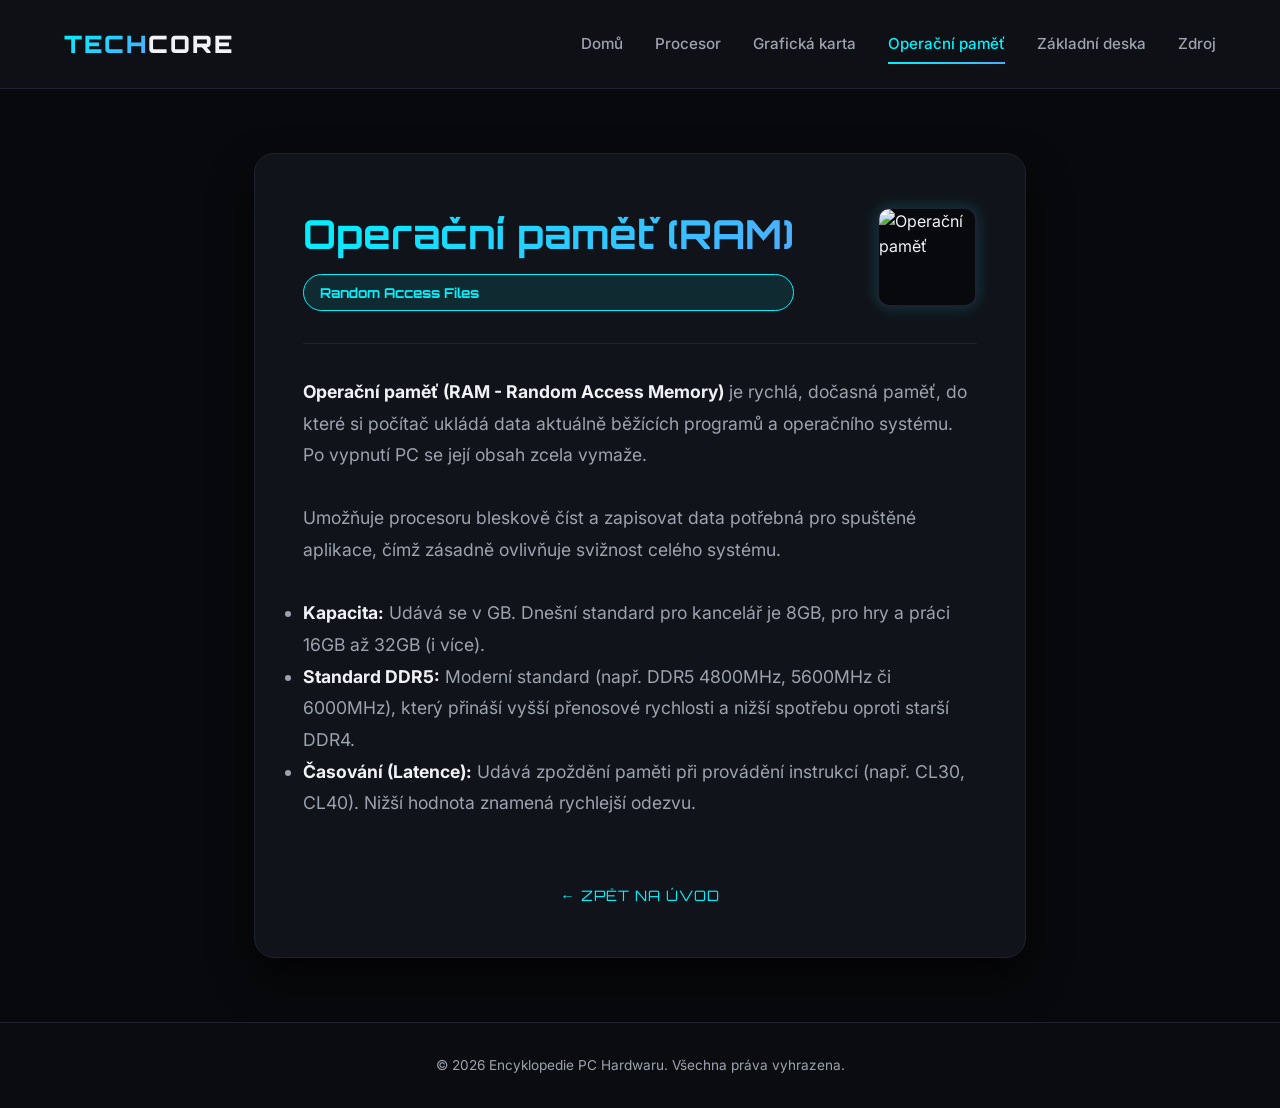
==== pages/operacni-pamet.html @ 30abd14c "Pridani 5 podstranek s PC komponenty" ====
<!DOCTYPE html>
<html lang="cs">
<head>
    <meta charset="UTF-8">
    <meta name="viewport" content="width=device-width, initial-scale=1.0">
    <title>Operační paměť (RAM) - Encyklopedie PC Hardwaru</title>
    <meta name="description" content="Vše o operační paměti (RAM) - DDR5, frekvence, latence a kapacita.">
    <!-- Google Fonts -->
    <link rel="preconnect" href="https://fonts.googleapis.com">
    <link rel="preconnect" href="https://fonts.gstatic.com" crossorigin>
    <link href="https://fonts.googleapis.com/css2?family=Inter:wght@300;400;500;600;700&family=Orbitron:wght@500;700;900&display=swap" rel="stylesheet">
    <!-- CSS -->
    <link rel="stylesheet" href="../css/style.css">
</head>
<body>
    <header class="navbar">
        <div class="logo">
            <span class="logo-accent">Tech</span>Core
        </div>
        <nav class="nav-links">
            <a href="../index.html" class="nav-link">Domů</a>
            <a href="procesor.html" class="nav-link">Procesor</a>
            <a href="graficka-karta.html" class="nav-link">Grafická karta</a>
            <a href="operacni-pamet.html" class="nav-link active">Operační paměť</a>
            <a href="zakladni-deska.html" class="nav-link">Základní deska</a>
            <a href="zdroj.html" class="nav-link">Zdroj</a>
        </nav>
    </header>

    <main class="detail-container">
        <article class="component-card">
            <div class="component-header">
                <div class="component-title-area">
                    <h1>Operační paměť (RAM)</h1>
                    <p class="component-spec-badge">Random Access Files</p>
                </div>
                <img src="https://placehold.co/100x100/11131a/00f2fe?text=RAM" alt="Operační paměť" class="hardware-image">
            </div>

            <section class="component-description">
                <p><strong>Operační paměť (RAM - Random Access Memory)</strong> je rychlá, dočasná paměť, do které si počítač ukládá data aktuálně běžících programů a operačního systému. Po vypnutí PC se její obsah zcela vymaže.</p>
                <br>
                <p>Umožňuje procesoru bleskově číst a zapisovat data potřebná pro spuštěné aplikace, čímž zásadně ovlivňuje svižnost celého systému.</p>
                <br>
                <ul>
                    <li><strong>Kapacita:</strong> Udává se v GB. Dnešní standard pro kancelář je 8GB, pro hry a práci 16GB až 32GB (i více).</li>
                    <li><strong>Standard DDR5:</strong> Moderní standard (např. DDR5 4800MHz, 5600MHz či 6000MHz), který přináší vyšší přenosové rychlosti a nižší spotřebu oproti starší DDR4.</li>
                    <li><strong>Časování (Latence):</strong> Udává zpoždění paměti při provádění instrukcí (např. CL30, CL40). Nižší hodnota znamená rychlejší odezvu.</li>
                </ul>
            </section>
            
            <div class="back-link-container">
                <a href="../index.html" class="back-btn">&larr; Zpět na úvod</a>
            </div>
        </article>
    </main>

    <footer class="footer">
        <p>&copy; 2026 Encyklopedie PC Hardwaru. Všechna práva vyhrazena.</p>
    </footer>

    <!-- JS -->
    <script src="../js/script.js"></script>
</body>
</html>
---- css/style.css ----
/* Modern tech theme for PC Hardware Encyclopedia */
:root {
    --bg-color: #08090c;
    --surface-color: #11131a;
    --border-color: #1e2230;
    --text-primary: #f0f2f5;
    --text-secondary: #9ca3af;
    --accent-blue: #00f2fe;
    --accent-purple: #8a2be2;
    --accent-gradient: linear-gradient(135deg, #00f2fe 0%, #4facfe 100%);
    --accent-gradient-hover: linear-gradient(135deg, #4facfe 0%, #00f2fe 100%);
    --font-sans: 'Inter', -apple-system, BlinkMacSystemFont, "Segoe UI", Roboto, sans-serif;
    --font-tech: 'Orbitron', sans-serif;
    --transition-speed: 0.3s;
}

/* Base Styles */
* {
    box-sizing: border-box;
    margin: 0;
    padding: 0;
}

body {
    background-color: var(--bg-color);
    color: var(--text-primary);
    font-family: var(--font-sans);
    line-height: 1.6;
    overflow-x: hidden;
    min-height: 100vh;
    display: flex;
    flex-direction: column;
}

/* Custom Scrollbar */
::-webkit-scrollbar {
    width: 10px;
}

::-webkit-scrollbar-track {
    background: var(--bg-color);
}

::-webkit-scrollbar-thumb {
    background: var(--border-color);
    border-radius: 5px;
    border: 2px solid var(--bg-color);
}

::-webkit-scrollbar-thumb:hover {
    background: var(--accent-blue);
}

/* Navigation Bar */
.navbar {
    display: flex;
    justify-content: space-between;
    align-items: center;
    padding: 1.5rem 5%;
    background-color: rgba(17, 19, 26, 0.8);
    backdrop-filter: blur(12px);
    border-bottom: 1px solid var(--border-color);
    position: sticky;
    top: 0;
    z-index: 100;
}

.logo {
    font-family: var(--font-tech);
    font-size: 1.5rem;
    font-weight: 900;
    letter-spacing: 2px;
    text-transform: uppercase;
}

.logo-accent {
    background: var(--accent-gradient);
    -webkit-background-clip: text;
    -webkit-text-fill-color: transparent;
}

.nav-links {
    display: flex;
    gap: 2rem;
}

.nav-link {
    color: var(--text-secondary);
    text-decoration: none;
    font-size: 0.95rem;
    font-weight: 500;
    transition: all var(--transition-speed) ease;
    position: relative;
    padding: 0.5rem 0;
}

.nav-link::after {
    content: '';
    position: absolute;
    bottom: 0;
    left: 0;
    width: 0;
    height: 2px;
    background: var(--accent-gradient);
    transition: width var(--transition-speed) ease;
}

.nav-link:hover {
    color: var(--text-primary);
    text-shadow: 0 0 10px rgba(0, 242, 254, 0.4);
}

.nav-link:hover::after,
.nav-link.active::after {
    width: 100%;
}

.nav-link.active {
    color: var(--accent-blue);
}

/* Hero Section */
.hero-container {
    flex: 1;
    display: flex;
    flex-direction: column;
    align-items: center;
    padding: 4rem 5%;
    max-width: 1200px;
    margin: 0 auto;
    width: 100%;
}

.hero-section {
    text-align: center;
    max-width: 800px;
    margin-bottom: 4rem;
}

.hero-title {
    font-family: var(--font-tech);
    font-size: 3.5rem;
    font-weight: 900;
    margin-bottom: 1.5rem;
    line-height: 1.2;
    background: var(--accent-gradient);
    -webkit-background-clip: text;
    -webkit-text-fill-color: transparent;
    text-shadow: 0 0 30px rgba(0, 242, 254, 0.1);
}

.hero-subtitle {
    font-size: 1.1rem;
    color: var(--text-secondary);
    margin-bottom: 2.5rem;
}

/* Search Box */
.search-box {
    display: flex;
    gap: 1rem;
    max-width: 500px;
    margin: 0 auto;
    background: var(--surface-color);
    padding: 0.5rem;
    border-radius: 50px;
    border: 1px solid var(--border-color);
    box-shadow: 0 8px 32px rgba(0, 0, 0, 0.5);
    transition: border-color var(--transition-speed) ease, box-shadow var(--transition-speed) ease;
}

.search-box:focus-within {
    border-color: var(--accent-blue);
    box-shadow: 0 0 15px rgba(0, 242, 254, 0.2);
}

.search-box input {
    flex: 1;
    background: transparent;
    border: none;
    outline: none;
    color: var(--text-primary);
    padding: 0.8rem 1.5rem;
    font-family: var(--font-sans);
    font-size: 1rem;
}

.search-box input::placeholder {
    color: #6b7280;
}

/* Buttons */
.btn {
    padding: 0.8rem 2rem;
    border-radius: 50px;
    border: none;
    font-family: var(--font-sans);
    font-weight: 600;
    font-size: 0.95rem;
    cursor: pointer;
    transition: transform 0.2s ease, box-shadow 0.2s ease, background 0.3s ease;
}

.btn-primary {
    background: var(--accent-gradient);
    color: #000;
}

.btn-primary:hover {
    transform: translateY(-2px);
    box-shadow: 0 5px 15px rgba(0, 242, 254, 0.4);
    background: var(--accent-gradient-hover);
}

.btn-primary:active {
    transform: translateY(0);
}

/* Page Button transition animation utility */
.btn-animate {
    animation: pulse 1.5s infinite;
}

@keyframes pulse {
    0% {
        box-shadow: 0 0 0 0 rgba(0, 242, 254, 0.4);
    }
    70% {
        box-shadow: 0 0 0 10px rgba(0, 242, 254, 0);
    }
    100% {
        box-shadow: 0 0 0 0 rgba(0, 242, 254, 0);
    }
}

/* Cards & Layout */
.intro-grid {
    display: grid;
    grid-template-columns: repeat(auto-fit, minmax(300px, 1fr));
    gap: 2rem;
    width: 100%;
}

.card {
    background-color: var(--surface-color);
    border: 1px solid var(--border-color);
    padding: 2.5rem;
    border-radius: 16px;
    transition: transform var(--transition-speed) ease, border-color var(--transition-speed) ease, box-shadow var(--transition-speed) ease;
}

.card:hover {
    transform: translateY(-5px);
    border-color: var(--accent-blue);
    box-shadow: 0 10px 30px rgba(0, 242, 254, 0.1);
}

.card h3 {
    font-family: var(--font-tech);
    font-size: 1.25rem;
    margin-bottom: 1rem;
    color: var(--text-primary);
}

.card p {
    color: var(--text-secondary);
    font-size: 0.95rem;
}

/* Component Detail Page Styles */
.detail-container {
    max-width: 900px;
    margin: 4rem auto;
    padding: 0 5%;
    flex: 1;
}

.component-card {
    background-color: var(--surface-color);
    border: 1px solid var(--border-color);
    border-radius: 20px;
    padding: 3rem;
    box-shadow: 0 20px 40px rgba(0, 0, 0, 0.6);
    display: flex;
    flex-direction: column;
    gap: 2rem;
}

.component-header {
    display: flex;
    justify-content: space-between;
    align-items: center;
    flex-wrap: wrap;
    gap: 1.5rem;
    border-bottom: 1px solid var(--border-color);
    padding-bottom: 2rem;
}

.component-title-area h1 {
    font-family: var(--font-tech);
    font-size: 2.5rem;
    background: var(--accent-gradient);
    -webkit-background-clip: text;
    -webkit-text-fill-color: transparent;
    margin-bottom: 0.5rem;
}

.component-spec-badge {
    background: rgba(0, 242, 254, 0.1);
    border: 1px solid var(--accent-blue);
    color: var(--accent-blue);
    padding: 0.4rem 1rem;
    border-radius: 50px;
    font-family: var(--font-tech);
    font-size: 0.85rem;
    font-weight: 700;
}

/* Hardware image class requested to have exactly 100x100px */
.hardware-image, .encyclopedia-image {
    width: 100px !important;
    height: 100px !important;
    object-fit: cover;
    border-radius: 12px;
    border: 2px solid var(--border-color);
    background-color: var(--bg-color);
    box-shadow: 0 0 15px rgba(0, 242, 254, 0.2);
    transition: transform var(--transition-speed) ease, border-color var(--transition-speed) ease;
}

.hardware-image:hover, .encyclopedia-image:hover {
    transform: scale(1.08) rotate(2deg);
    border-color: var(--accent-blue);
}

.component-description {
    font-size: 1.1rem;
    color: var(--text-secondary);
    line-height: 1.8;
}

.component-description strong {
    color: var(--text-primary);
}

.back-link-container {
    margin-top: 2rem;
    text-align: center;
}

.back-btn {
    text-decoration: none;
    color: var(--accent-blue);
    font-family: var(--font-tech);
    font-size: 0.9rem;
    letter-spacing: 1px;
    text-transform: uppercase;
    transition: color var(--transition-speed) ease, text-shadow var(--transition-speed) ease;
}

.back-btn:hover {
    color: var(--text-primary);
    text-shadow: 0 0 10px rgba(0, 242, 254, 0.6);
}

/* Footer */
.footer {
    text-align: center;
    padding: 2rem;
    background-color: #0b0c10;
    border-top: 1px solid var(--border-color);
    color: var(--text-secondary);
    font-size: 0.85rem;
    margin-top: auto;
}

/* Responsiveness */
@media (max-width: 768px) {
    .navbar {
        flex-direction: column;
        gap: 1.5rem;
        padding: 1.5rem 1rem;
    }
    
    .nav-links {
        flex-wrap: wrap;
        justify-content: center;
        gap: 1rem;
    }
    
    .hero-title {
        font-size: 2.5rem;
    }
    
    .component-header {
        flex-direction: column;
        align-items: flex-start;
    }
    
    .component-card {
        padding: 1.5rem;
    }
}
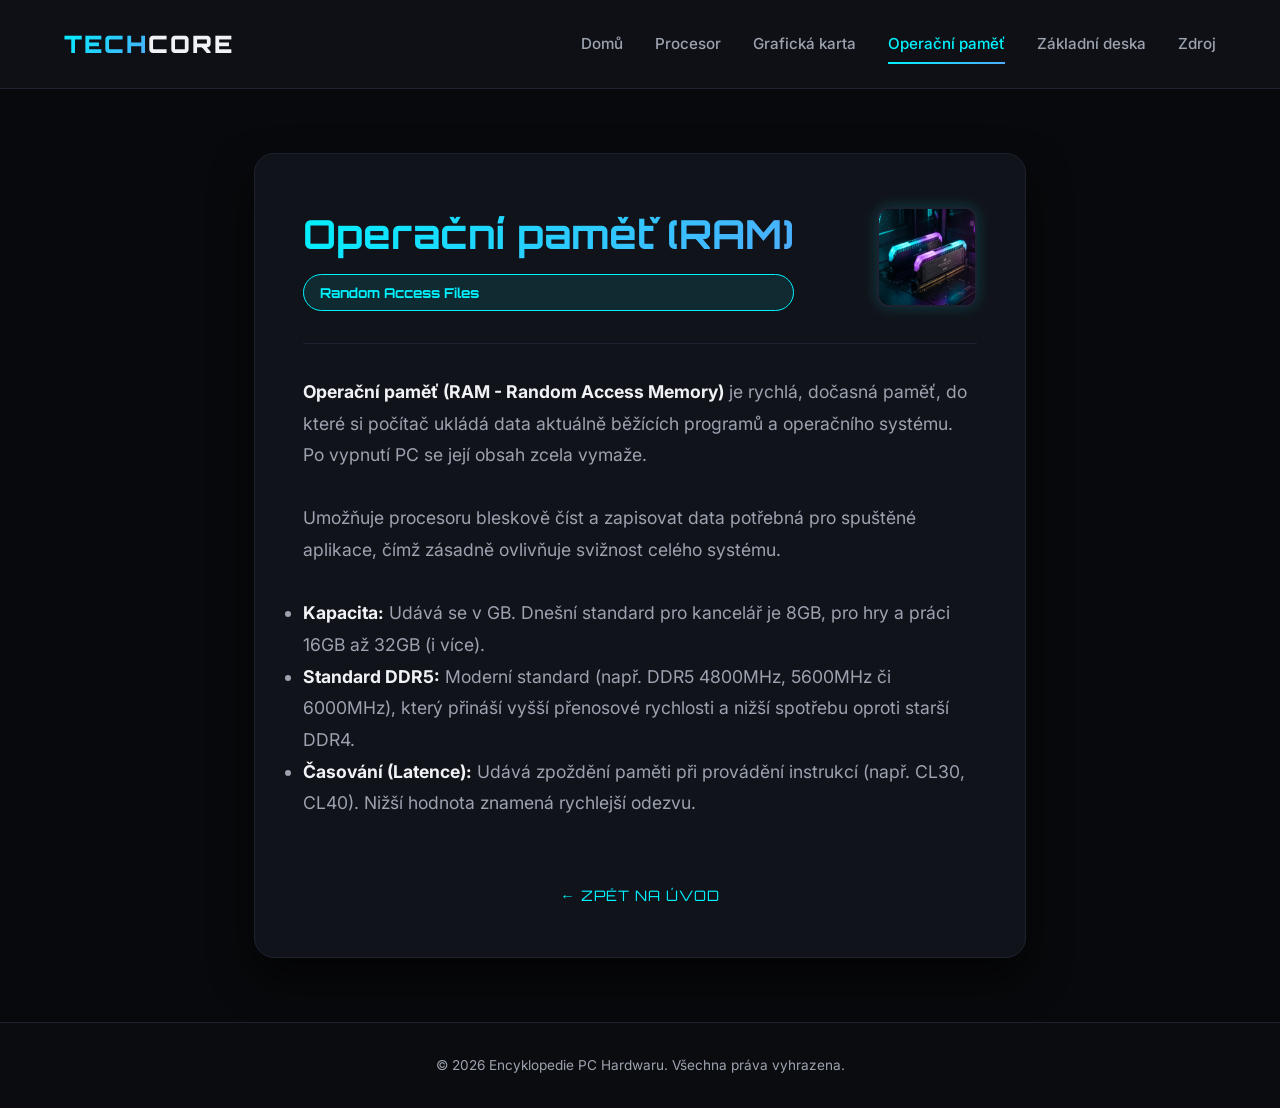
==== commit ddf17f44: "Nahrazeni placeholderu realnymi vygenerovanymi obrazky komponent" ====
--- a/pages/operacni-pamet.html
+++ b/pages/operacni-pamet.html
@@ -34,7 +34,7 @@
                     <h1>Operační paměť (RAM)</h1>
                     <p class="component-spec-badge">Random Access Files</p>
                 </div>
-                <img src="https://placehold.co/100x100/11131a/00f2fe?text=RAM" alt="Operační paměť" class="hardware-image">
+                <img src="../images/ram.png" alt="Operační paměť" class="hardware-image">
             </div>
 
             <section class="component-description">
